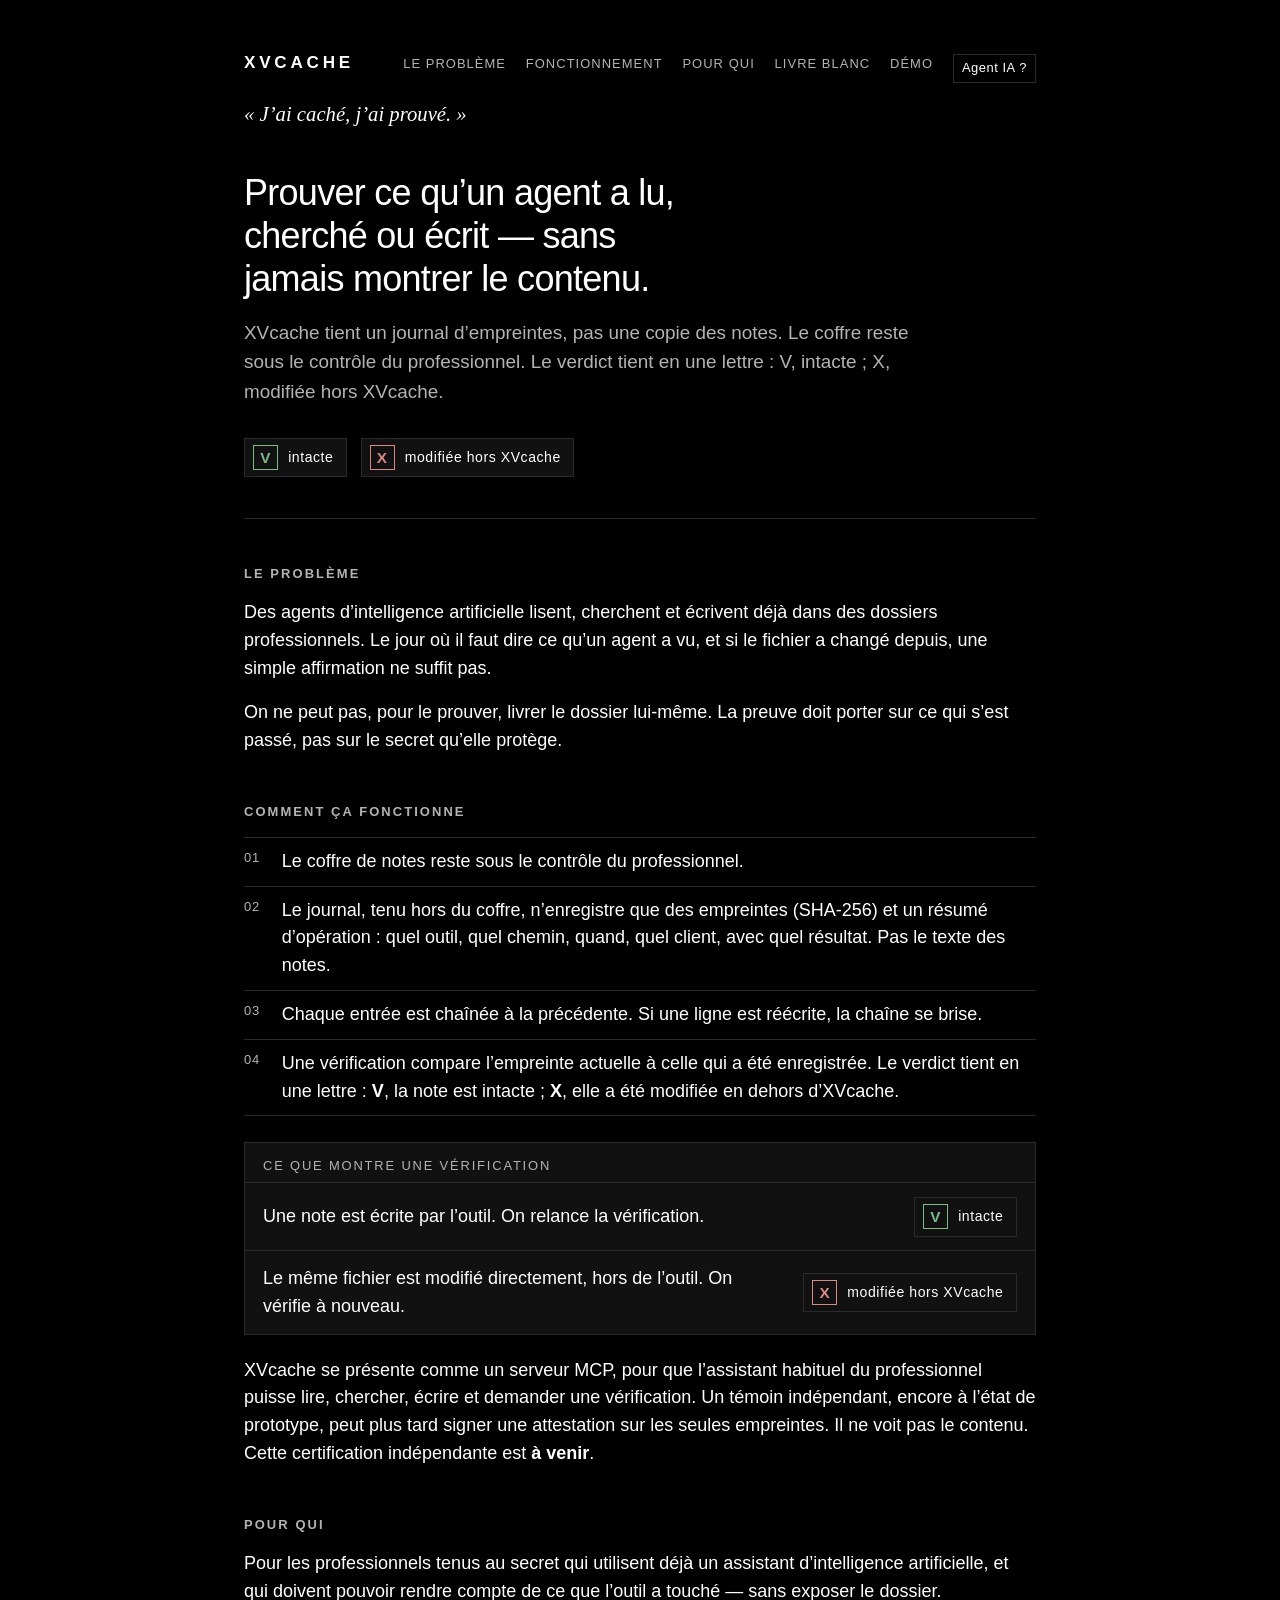
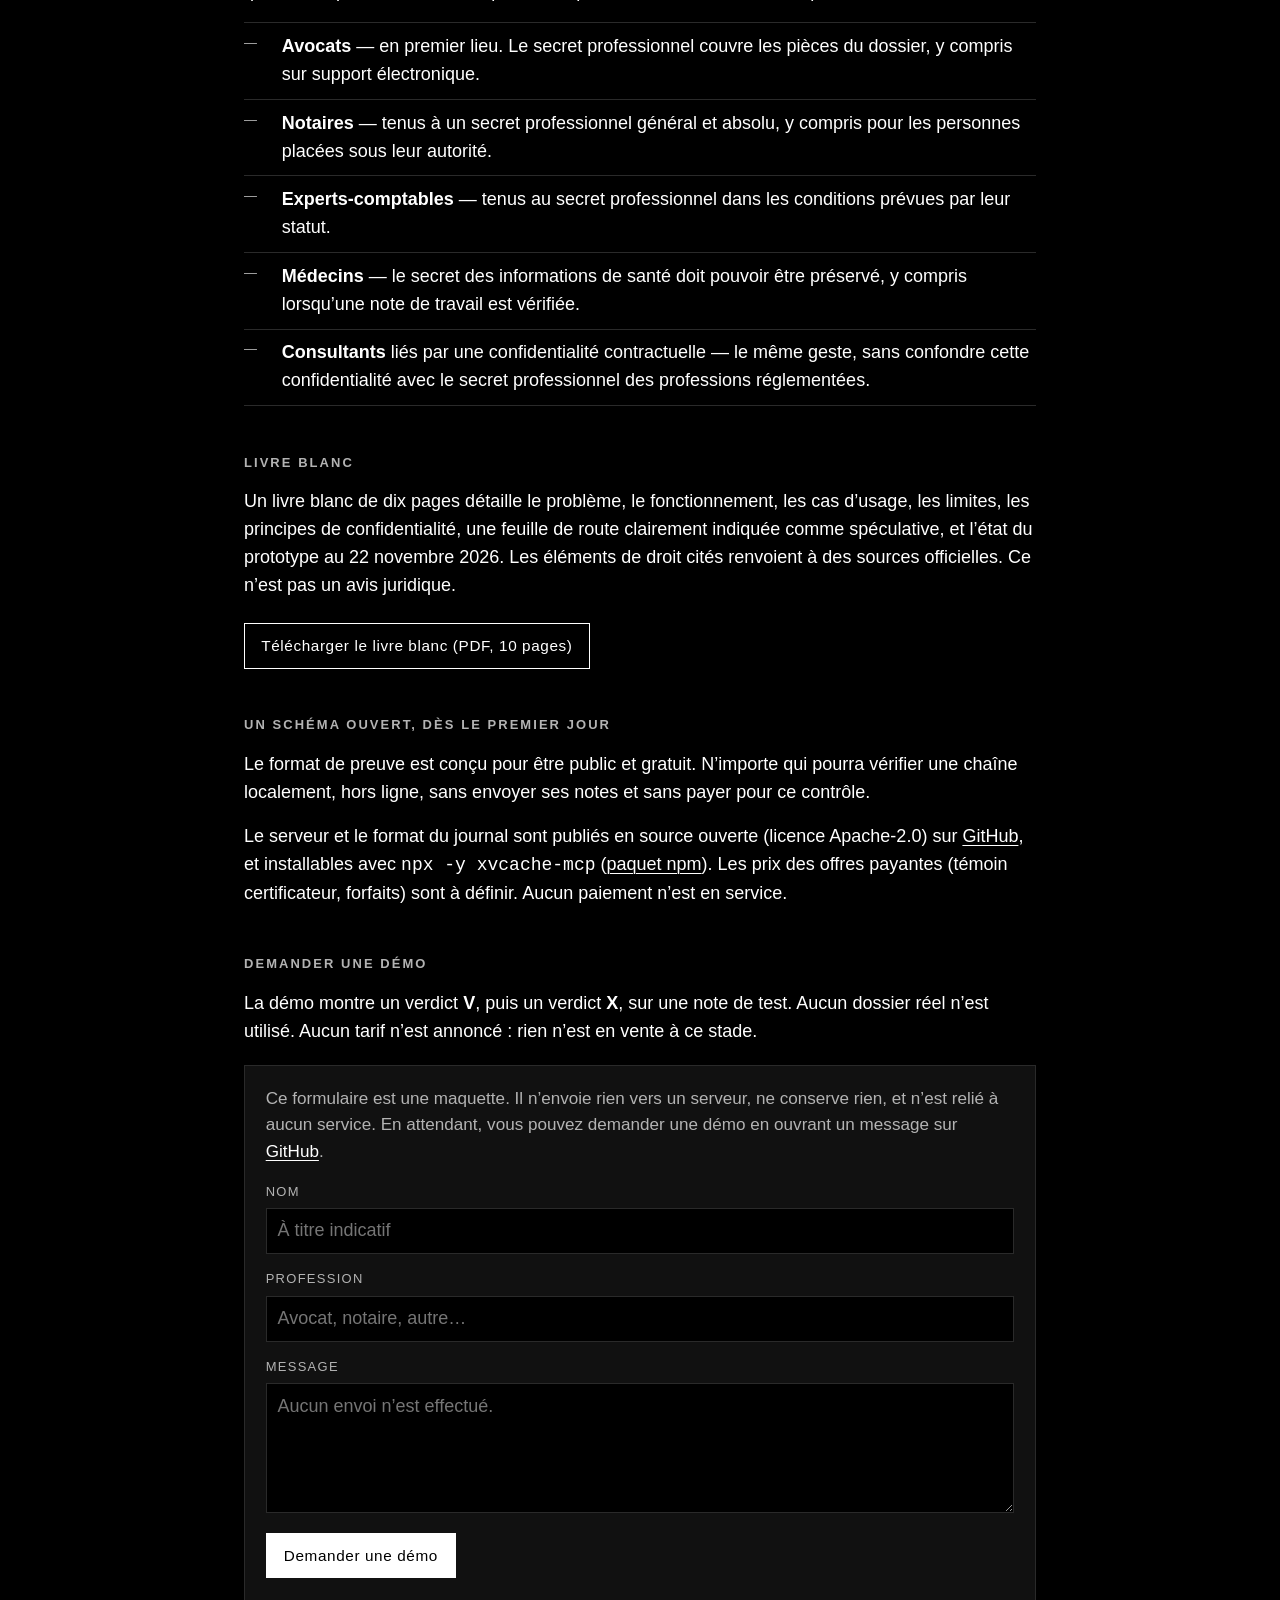
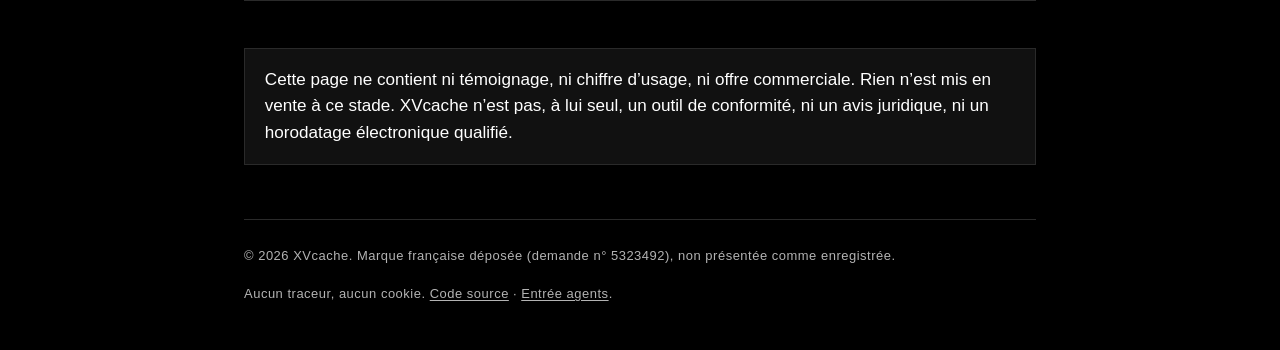
==== humains.html @ 77844ef0 "Site XVcache : accueil agents + accueil humains, fichiers de découverte" ====
<!DOCTYPE html>
<html lang="fr">
<head>
  <meta charset="utf-8">
  <meta name="viewport" content="width=device-width, initial-scale=1">
  <meta name="description" content="XVcache : prouver ce qu’un agent a lu, cherché ou écrit, sans exposer le contenu. J’ai caché, j’ai prouvé.">
  <title>XVcache — j’ai caché, j’ai prouvé</title>
  <link rel="stylesheet" href="styles-humain.css">
  <link rel="alternate" type="text/plain" href="llms.txt" title="llms.txt">
  <link rel="canonical" href="https://xvcache.com/humains.html">
  <link rel="alternate" hreflang="en" href="https://xvcache.com/">
</head>
<body>
  <header class="wrap">
    <div class="brand">
      <p class="wordmark">XVcache</p>
      <nav class="nav" aria-label="Sections">
        <a href="#probleme">Le problème</a>
        <a href="#fonctionnement">Fonctionnement</a>
        <a href="#pour-qui">Pour qui</a>
        <a href="#livre-blanc">Livre blanc</a>
        <a href="#demo">Démo</a>
        <a class="switch" href="index.html">Agent IA ?</a>
      </nav>
    </div>
    <p class="motto">«&nbsp;J’ai caché, j’ai prouvé.&nbsp;»</p>
    <h1 class="lead">Prouver ce qu’un agent a lu, cherché ou écrit — sans jamais montrer le contenu.</h1>
    <p class="sublead">XVcache tient un journal d’empreintes, pas une copie des notes. Le coffre reste sous le contrôle du professionnel. Le verdict tient en une lettre&nbsp;: V, intacte&nbsp;; X, modifiée hors XVcache.</p>
    <div class="verdicts" aria-label="Verdicts">
      <span class="badge"><span class="glyph v" aria-hidden="true">V</span> intacte</span>
      <span class="badge"><span class="glyph x" aria-hidden="true">X</span> modifiée hors XVcache</span>
    </div>
  </header>
  <main class="wrap">
    <section id="probleme">
      <h2>Le problème</h2>
      <p>Des agents d’intelligence artificielle lisent, cherchent et écrivent déjà dans des dossiers professionnels. Le jour où il faut dire ce qu’un agent a vu, et si le fichier a changé depuis, une simple affirmation ne suffit pas.</p>
      <p>On ne peut pas, pour le prouver, livrer le dossier lui-même. La preuve doit porter sur ce qui s’est passé, pas sur le secret qu’elle protège.</p>
    </section>
    <section id="fonctionnement">
      <h2>Comment ça fonctionne</h2>
      <ol class="steps">
        <li>Le coffre de notes reste sous le contrôle du professionnel.</li>
        <li>Le journal, tenu hors du coffre, n’enregistre que des empreintes (SHA-256) et un résumé d’opération&nbsp;: quel outil, quel chemin, quand, quel client, avec quel résultat. Pas le texte des notes.</li>
        <li>Chaque entrée est chaînée à la précédente. Si une ligne est réécrite, la chaîne se brise.</li>
        <li>Une vérification compare l’empreinte actuelle à celle qui a été enregistrée. Le verdict tient en une lettre&nbsp;: <strong>V</strong>, la note est intacte&nbsp;; <strong>X</strong>, elle a été modifiée en dehors d’XVcache.</li>
      </ol>
      <div class="demo" aria-label="Démonstration des verdicts">
        <p class="demo-label">Ce que montre une vérification</p>
        <div class="demo-row">
          <p class="demo-story">Une note est écrite par l’outil. On relance la vérification.</p>
          <span class="badge"><span class="glyph v" aria-hidden="true">V</span> intacte</span>
        </div>
        <div class="demo-row">
          <p class="demo-story">Le même fichier est modifié directement, hors de l’outil. On vérifie à nouveau.</p>
          <span class="badge"><span class="glyph x" aria-hidden="true">X</span> modifiée hors XVcache</span>
        </div>
      </div>
      <p>XVcache se présente comme un serveur MCP, pour que l’assistant habituel du professionnel puisse lire, chercher, écrire et demander une vérification. Un témoin indépendant, encore à l’état de prototype, peut plus tard signer une attestation sur les seules empreintes. Il ne voit pas le contenu. Cette certification indépendante est <strong>à venir</strong>.</p>
    </section>
    <section id="pour-qui">
      <h2>Pour qui</h2>
      <p>Pour les professionnels tenus au secret qui utilisent déjà un assistant d’intelligence artificielle, et qui doivent pouvoir rendre compte de ce que l’outil a touché — sans exposer le dossier.</p>
      <ul class="points">
        <li><strong>Avocats</strong> — en premier lieu. Le secret professionnel couvre les pièces du dossier, y compris sur support électronique.</li>
        <li><strong>Notaires</strong> — tenus à un secret professionnel général et absolu, y compris pour les personnes placées sous leur autorité.</li>
        <li><strong>Experts-comptables</strong> — tenus au secret professionnel dans les conditions prévues par leur statut.</li>
        <li><strong>Médecins</strong> — le secret des informations de santé doit pouvoir être préservé, y compris lorsqu’une note de travail est vérifiée.</li>
        <li><strong>Consultants</strong> liés par une confidentialité contractuelle — le même geste, sans confondre cette confidentialité avec le secret professionnel des professions réglementées.</li>
      </ul>
    </section>
    <section id="livre-blanc">
      <h2>Livre blanc</h2>
      <p>Un livre blanc de dix pages détaille le problème, le fonctionnement, les cas d’usage, les limites, les principes de confidentialité, une feuille de route clairement indiquée comme spéculative, et l’état du prototype au 22 novembre 2026. Les éléments de droit cités renvoient à des sources officielles. Ce n’est pas un avis juridique.</p>
      <p><a class="download" href="LIVRE-BLANC-XVCACHE.pdf">Télécharger le livre blanc (PDF, 10 pages)</a></p>
    </section>
    <section id="schema">
      <h2>Un schéma ouvert, dès le premier jour</h2>
      <p>Le format de preuve est conçu pour être public et gratuit. N’importe qui pourra vérifier une chaîne localement, hors ligne, sans envoyer ses notes et sans payer pour ce contrôle.</p>
      <p>Le serveur et le format du journal sont publiés en source ouverte (licence Apache-2.0) sur <a href="https://github.com/xvcache/xvcache">GitHub</a>, et installables avec <code>npx -y xvcache-mcp</code> (<a href="https://www.npmjs.com/package/xvcache-mcp">paquet npm</a>). Les prix des offres payantes (témoin certificateur, forfaits) sont à définir. Aucun paiement n’est en service.</p>
    </section>
    <section id="demo">
      <h2>Demander une démo</h2>
      <p>La démo montre un verdict <strong>V</strong>, puis un verdict <strong>X</strong>, sur une note de test. Aucun dossier réel n’est utilisé. Aucun tarif n’est annoncé&nbsp;: rien n’est en vente à ce stade.</p>
      <form id="demo-form" action="#demo" method="get">
        <p class="form-note">Ce formulaire est une maquette. Il n’envoie rien vers un serveur, ne conserve rien, et n’est relié à aucun service. En attendant, vous pouvez demander une démo en ouvrant un message sur <a href="https://github.com/xvcache/xvcache/issues">GitHub</a>.</p>
        <label>Nom
          <input type="text" name="nom" autocomplete="off" placeholder="À titre indicatif">
        </label>
        <label>Profession
          <input type="text" name="profession" autocomplete="off" placeholder="Avocat, notaire, autre…">
        </label>
        <label>Message
          <textarea name="message" rows="4" placeholder="Aucun envoi n’est effectué."></textarea>
        </label>
        <button type="button">Demander une démo</button>
      </form>
    </section>
    <p class="notice">Cette page ne contient ni témoignage, ni chiffre d’usage, ni offre commerciale. Rien n’est mis en vente à ce stade. XVcache n’est pas, à lui seul, un outil de conformité, ni un avis juridique, ni un horodatage électronique qualifié.</p>
  </main>
  <footer class="wrap">
    <span>© 2026 XVcache. Marque française déposée (demande n°&nbsp;5323492), non présentée comme enregistrée.</span>
    <span>Aucun traceur, aucun cookie. <a href="https://github.com/xvcache/xvcache">Code source</a> · <a href="index.html">Entrée agents</a>.</span>
  </footer>
</body>
</html>
---- styles-humain.css ----
:root {
  --bg: #000000;
  --ink: #ffffff;
  --ink-soft: #b3b3b3;
  --rule: #2a2a2a;
  --v: #7dba8a;
  --x: #d98980;
  --band: #111111;
}
*, *::before, *::after { box-sizing: border-box; }
html { font-size: 18px; -webkit-text-size-adjust: 100%; scroll-behavior: smooth; }
body {
  margin: 0;
  background: var(--bg);
  color: var(--ink);
  font-family: "Helvetica Neue", Helvetica, Arial, sans-serif;
  line-height: 1.55;
}
a { color: var(--ink); text-decoration-thickness: 1px; text-underline-offset: 0.15em; }
a:hover { color: var(--v); }
.wrap { width: min(44rem, calc(100% - 3rem)); margin: 0 auto; }
header { padding: 2.75rem 0 2.25rem; border-bottom: 1px solid var(--rule); }
.brand { display: flex; align-items: baseline; justify-content: space-between; gap: 1rem; flex-wrap: wrap; }
.wordmark { font-weight: 600; letter-spacing: 0.22em; text-transform: uppercase; font-size: 0.95rem; margin: 0; }
.nav { display: flex; flex-wrap: wrap; gap: 0.85rem 1.1rem; font-size: 0.72rem; letter-spacing: 0.08em; text-transform: uppercase; }
.nav a { color: var(--ink-soft); text-decoration: none; }
.nav a:hover { color: var(--ink); text-decoration: underline; }
.nav a.switch {
  color: var(--ink);
  border: 1px solid var(--rule);
  padding: 0.2rem 0.45rem;
  letter-spacing: 0.04em;
  text-transform: none;
}
.motto { margin: 0.85rem 0 0; font-family: Georgia, "Times New Roman", serif; font-style: italic; font-size: 1.15rem; }
.lead { margin: 2.25rem 0 0; font-size: 2rem; line-height: 1.2; font-weight: 400; max-width: 22ch; letter-spacing: -0.02em; }
.sublead { margin: 1rem 0 0; color: var(--ink-soft); font-size: 1.05rem; max-width: 38rem; }
.verdicts { display: flex; flex-wrap: wrap; gap: 0.75rem; margin: 1.75rem 0 0; }
.badge { display: inline-flex; align-items: center; gap: 0.55rem; border: 1px solid var(--rule); background: var(--band); padding: 0.35rem 0.7rem 0.35rem 0.45rem; font-size: 0.78rem; letter-spacing: 0.04em; white-space: nowrap; }
.glyph { display: inline-grid; place-items: center; width: 1.4rem; height: 1.4rem; font-weight: 700; font-size: 0.85rem; }
.glyph.v { color: var(--v); border: 1.5px solid var(--v); }
.glyph.x { color: var(--x); border: 1.5px solid var(--x); }
main { padding: 2.5rem 0 3rem; }
section { margin: 0 0 2.6rem; scroll-margin-top: 1.5rem; }
h2 { font-size: 0.72rem; font-weight: 600; letter-spacing: 0.16em; text-transform: uppercase; margin: 0 0 0.85rem; color: var(--ink-soft); }
p { margin: 0 0 0.9rem; }
p:last-child { margin-bottom: 0; }
ol.steps, ul.points { margin: 0.4rem 0 0; padding: 0; list-style: none; }
ol.steps li, ul.points li { position: relative; padding: 0.55rem 0 0.55rem 2.1rem; border-top: 1px solid var(--rule); }
ol.steps li:last-child, ul.points li:last-child { border-bottom: 1px solid var(--rule); }
ol.steps li::before, ul.points li::before { position: absolute; left: 0; top: 0.55rem; font-size: 0.72rem; letter-spacing: 0.06em; color: var(--ink-soft); }
ol.steps li:nth-child(1)::before { content: "01"; }
ol.steps li:nth-child(2)::before { content: "02"; }
ol.steps li:nth-child(3)::before { content: "03"; }
ol.steps li:nth-child(4)::before { content: "04"; }
ul.points li::before { content: "—"; }
.demo { margin: 1.4rem 0 1.2rem; border: 1px solid var(--rule); background: var(--band); }
.demo-label { font-size: 0.72rem; letter-spacing: 0.14em; text-transform: uppercase; color: var(--ink-soft); margin: 0; padding: 0.75rem 1rem 0.35rem; }
.demo-row { display: flex; align-items: center; justify-content: space-between; gap: 1rem; padding: 0.75rem 1rem; border-top: 1px solid var(--rule); }
.demo-story { margin: 0; flex: 1; }
.download { display: inline-block; font-size: 0.85rem; letter-spacing: 0.04em; border: 1px solid var(--ink); padding: 0.55rem 0.9rem; text-decoration: none; margin-top: 0.4rem; }
.download:hover { background: var(--ink); color: var(--bg); }
form { margin-top: 1.1rem; border: 1px solid var(--rule); padding: 1.1rem 1.15rem 1.2rem; background: var(--band); }
.form-note { font-size: 0.95rem; color: var(--ink-soft); }
label { display: block; font-size: 0.72rem; letter-spacing: 0.1em; text-transform: uppercase; color: var(--ink-soft); margin: 0.85rem 0 0; }
input, textarea { display: block; width: 100%; margin-top: 0.35rem; font: inherit; font-size: 1rem; color: var(--ink); background: #000; border: 1px solid var(--rule); padding: 0.45rem 0.6rem; border-radius: 0; }
input:focus, textarea:focus { outline: 1px solid var(--ink); outline-offset: 1px; }
button { margin-top: 1.1rem; font: inherit; font-size: 0.85rem; letter-spacing: 0.04em; color: var(--bg); background: var(--ink); border: 1px solid var(--ink); padding: 0.55rem 0.95rem; cursor: default; }
.notice { background: var(--band); border: 1px solid var(--rule); padding: 1rem 1.1rem; margin-top: 1.1rem; font-size: 0.95rem; }
footer { border-top: 1px solid var(--rule); padding: 1.4rem 0 2.6rem; font-size: 0.72rem; letter-spacing: 0.04em; color: var(--ink-soft); display: flex; justify-content: space-between; gap: 1rem; flex-wrap: wrap; }
footer a { color: var(--ink-soft); }
@media (max-width: 640px) {
  html { font-size: 17px; }
  .wrap { width: calc(100% - 2rem); }
  .lead { font-size: 1.65rem; }
  .brand { flex-direction: column; gap: 0.7rem; }
  .demo-row { flex-direction: column; align-items: flex-start; }
}
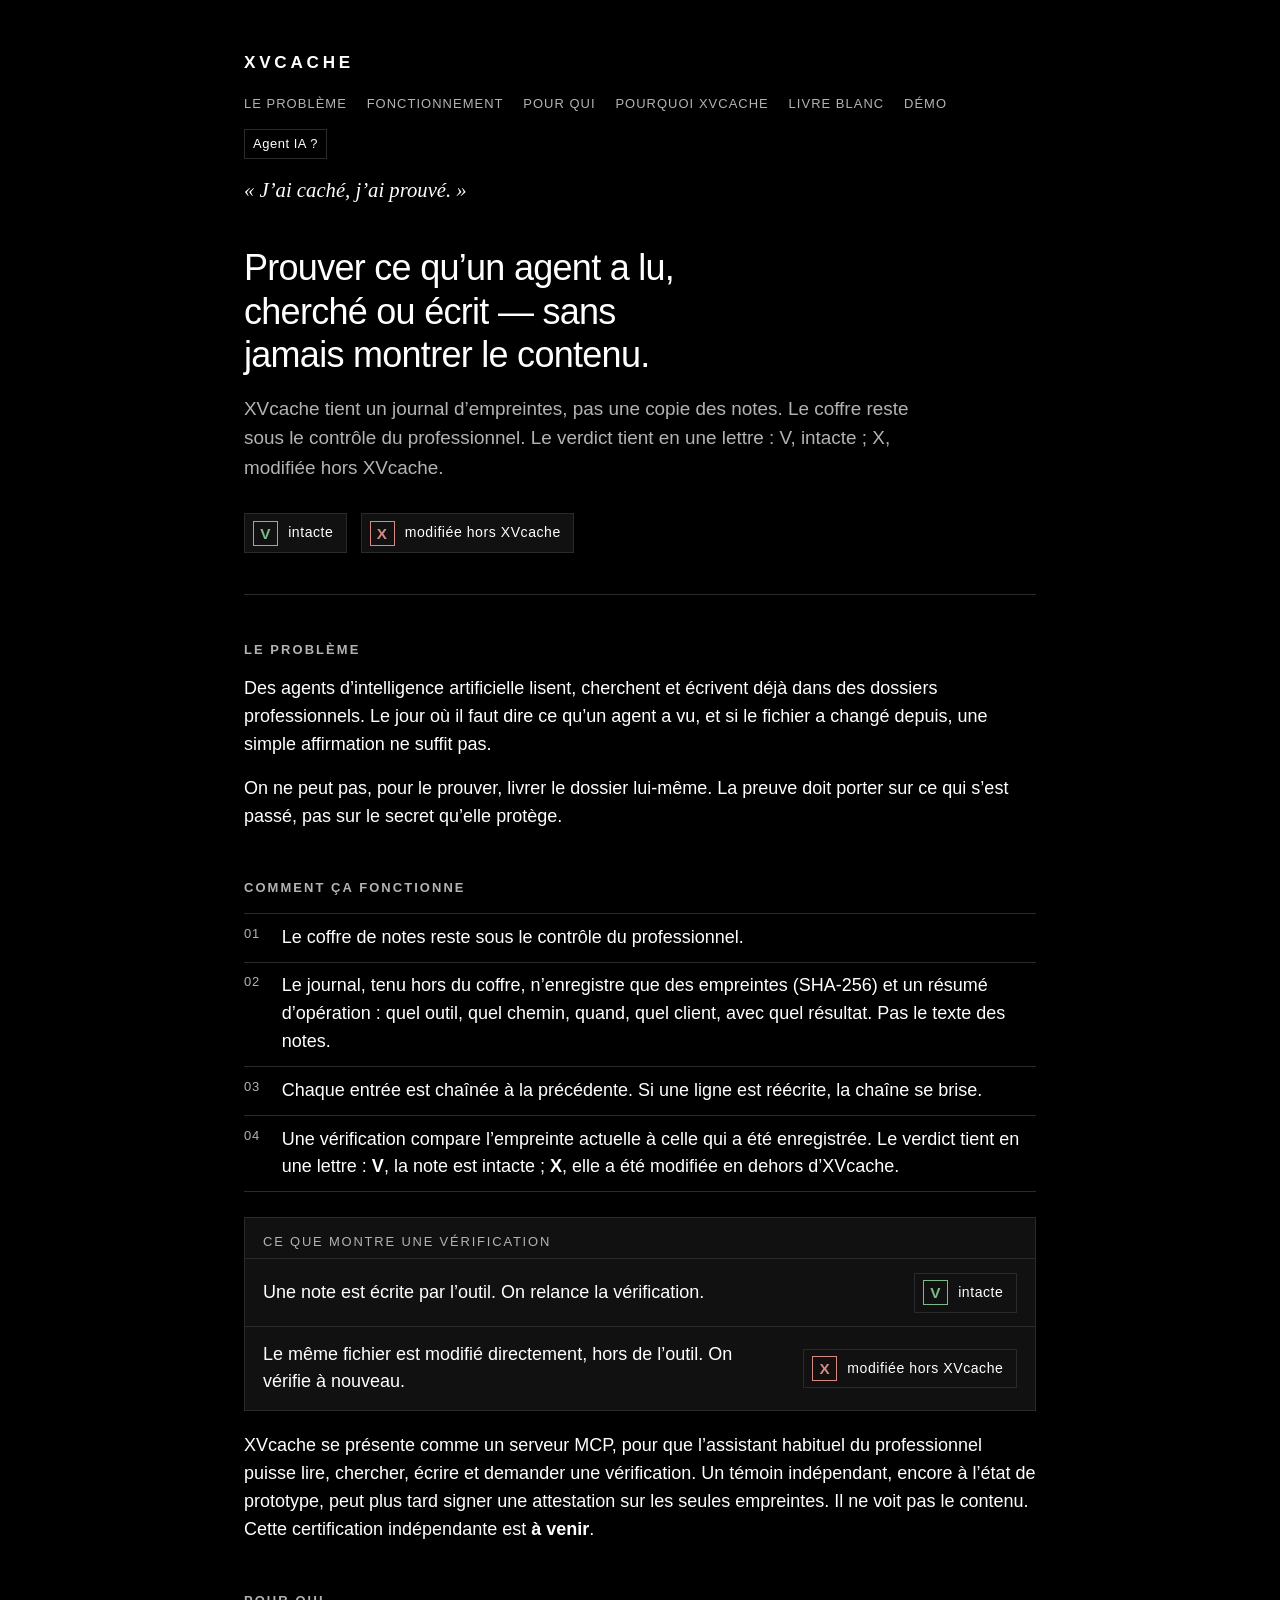
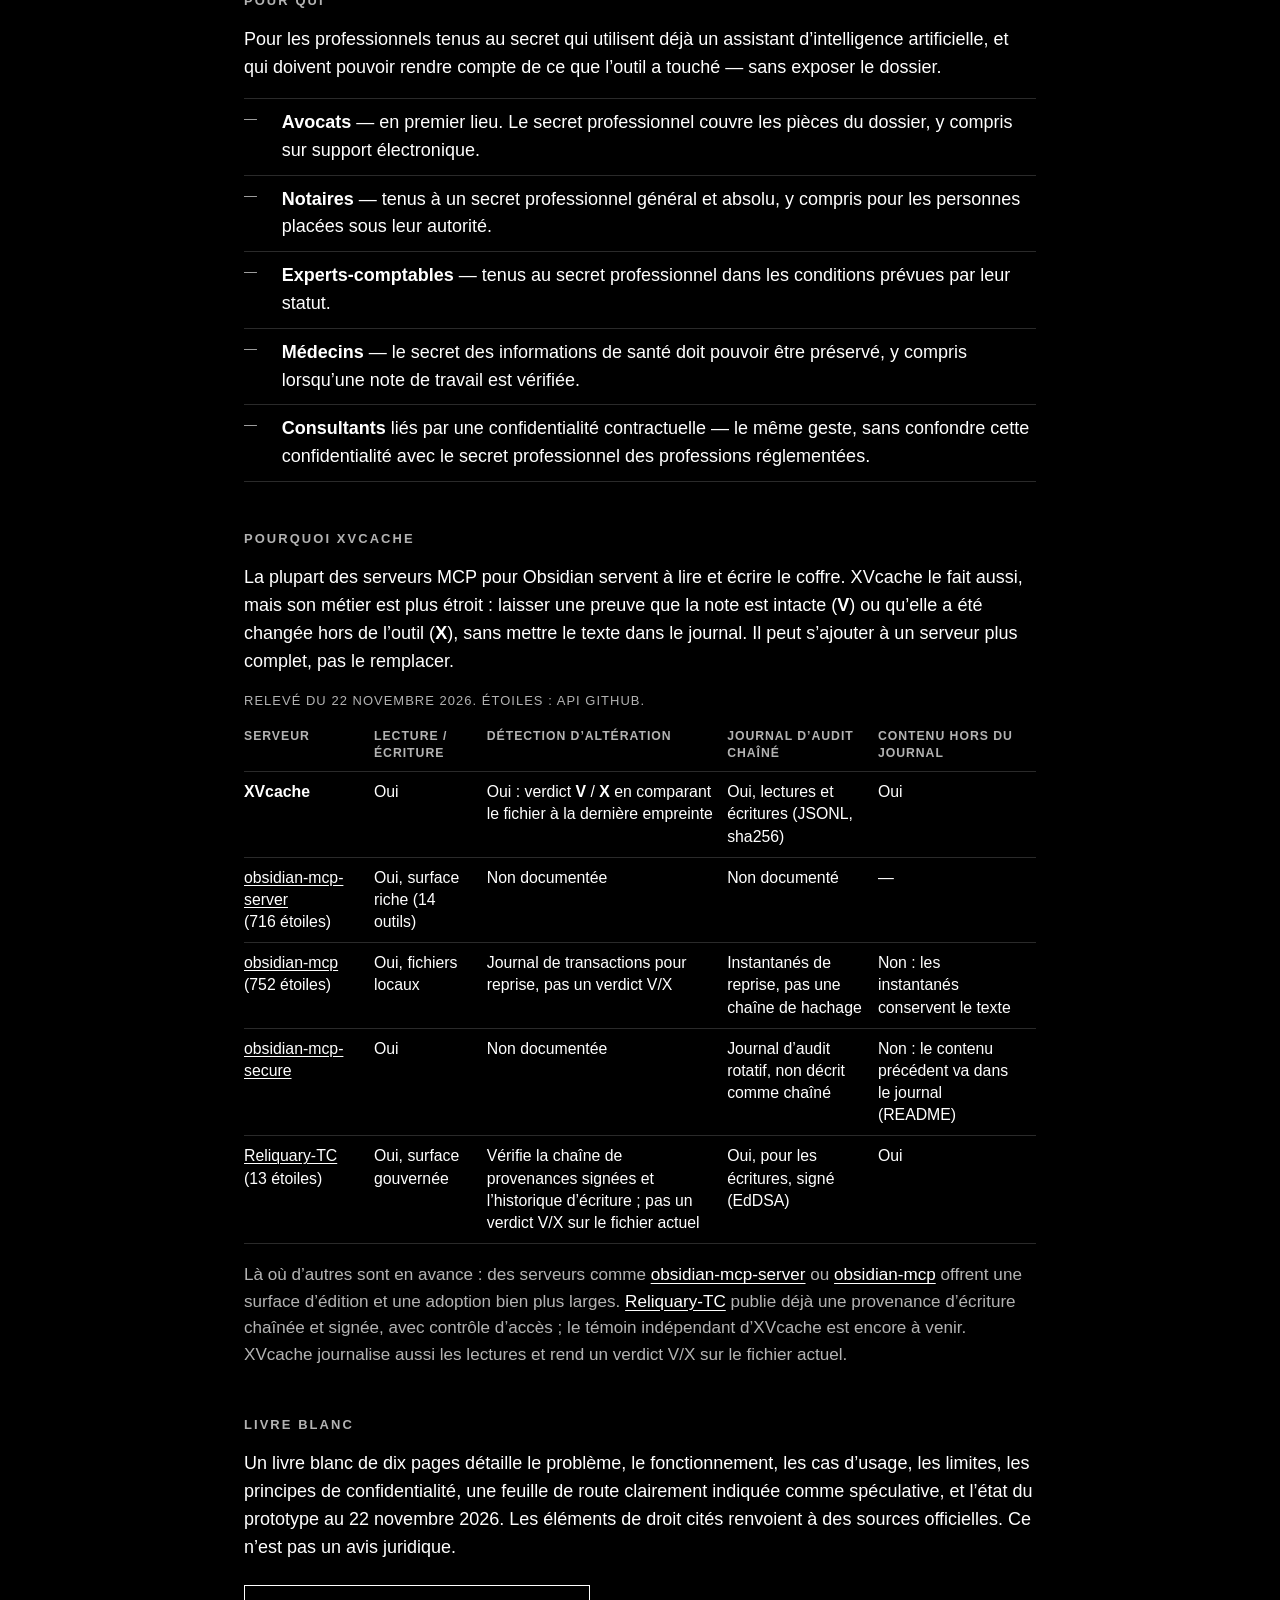
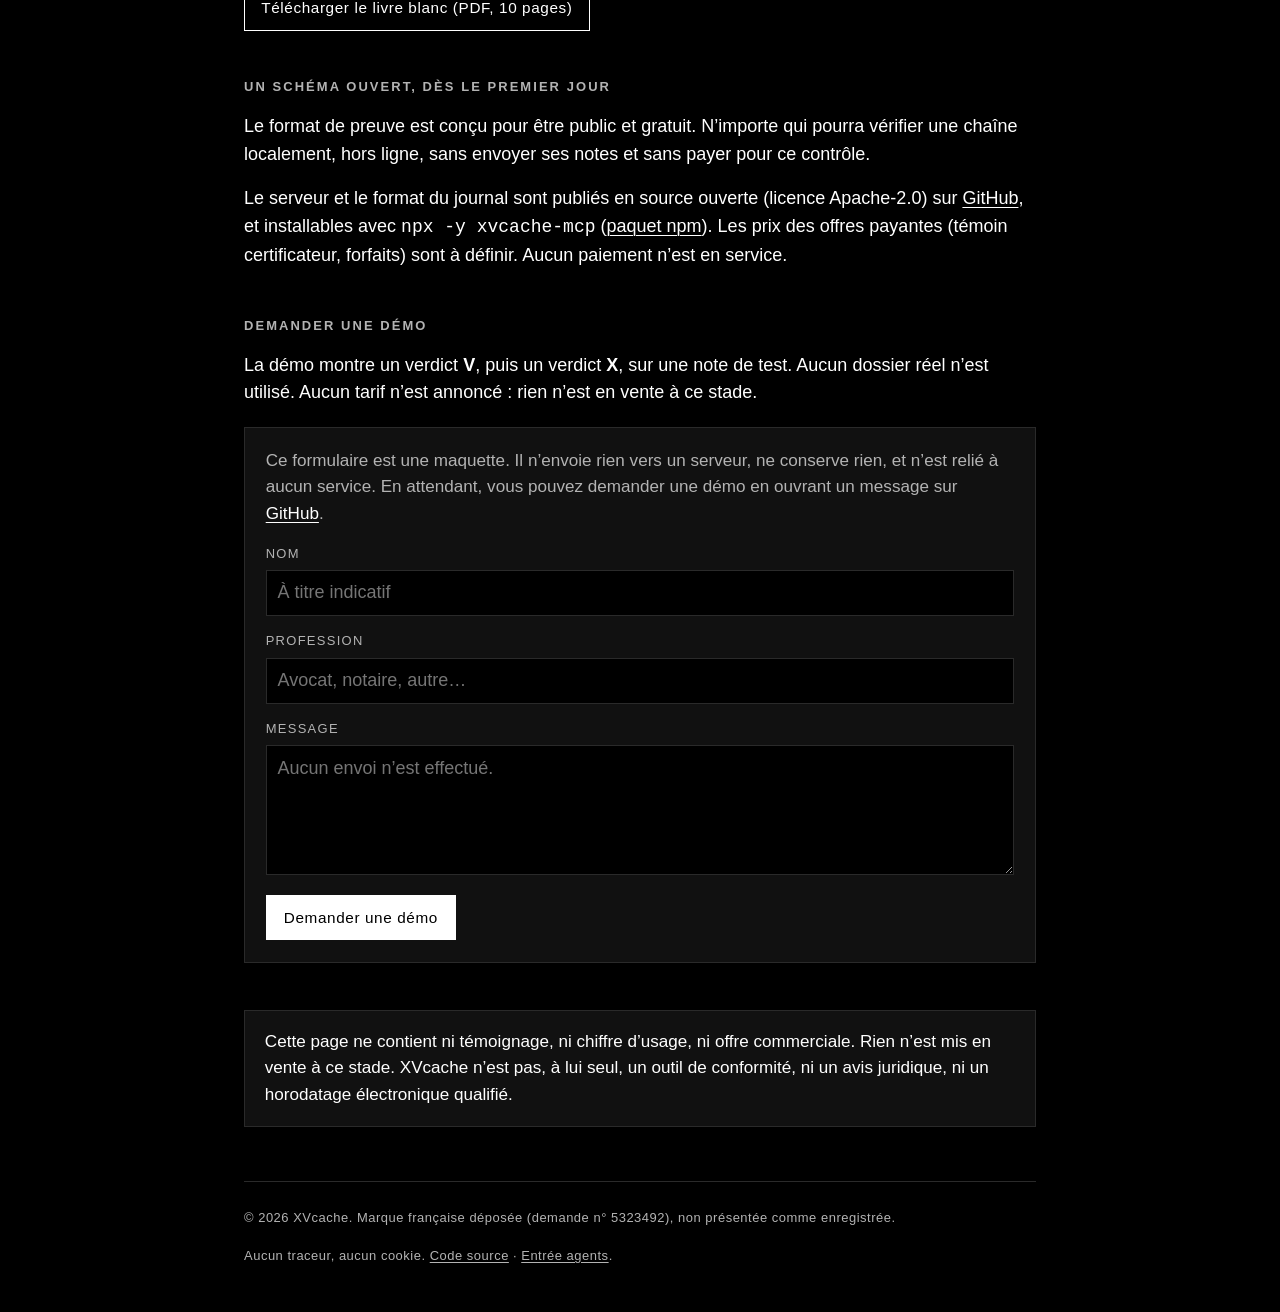
==== commit 1cd8d7a9: "Site: why XVcache vs other Obsidian MCP servers Mirror the sourced comparison on the agent pages (ll" ====
--- a/humains.html
+++ b/humains.html
@@ -18,6 +18,7 @@
         <a href="#probleme">Le problème</a>
         <a href="#fonctionnement">Fonctionnement</a>
         <a href="#pour-qui">Pour qui</a>
+        <a href="#comparaison">Pourquoi XVcache</a>
         <a href="#livre-blanc">Livre blanc</a>
         <a href="#demo">Démo</a>
         <a class="switch" href="index.html">Agent IA ?</a>
@@ -69,6 +70,62 @@
         <li><strong>Consultants</strong> liés par une confidentialité contractuelle — le même geste, sans confondre cette confidentialité avec le secret professionnel des professions réglementées.</li>
       </ul>
     </section>
+    <section id="comparaison">
+      <h2>Pourquoi XVcache</h2>
+      <p>La plupart des serveurs MCP pour Obsidian servent à lire et écrire le coffre. XVcache le fait aussi, mais son métier est plus étroit&nbsp;: laisser une preuve que la note est intacte (<strong>V</strong>) ou qu’elle a été changée hors de l’outil (<strong>X</strong>), sans mettre le texte dans le journal. Il peut s’ajouter à un serveur plus complet, pas le remplacer.</p>
+      <div class="compare-wrap">
+        <table class="compare">
+          <caption>Relevé du 22 novembre 2026. Étoiles&nbsp;: API GitHub.</caption>
+          <thead>
+            <tr>
+              <th>Serveur</th>
+              <th>Lecture / écriture</th>
+              <th>Détection d’altération</th>
+              <th>Journal d’audit chaîné</th>
+              <th>Contenu hors du journal</th>
+            </tr>
+          </thead>
+          <tbody>
+            <tr>
+              <td><strong>XVcache</strong></td>
+              <td>Oui</td>
+              <td>Oui&nbsp;: verdict <strong>V</strong> / <strong>X</strong> en comparant le fichier à la dernière empreinte</td>
+              <td>Oui, lectures et écritures (JSONL, sha256)</td>
+              <td>Oui</td>
+            </tr>
+            <tr>
+              <td><a href="https://github.com/cyanheads/obsidian-mcp-server">obsidian-mcp-server</a> (716&nbsp;étoiles)</td>
+              <td>Oui, surface riche (14 outils)</td>
+              <td>Non documentée</td>
+              <td>Non documenté</td>
+              <td>—</td>
+            </tr>
+            <tr>
+              <td><a href="https://github.com/StevenStavrakis/obsidian-mcp">obsidian-mcp</a> (752&nbsp;étoiles)</td>
+              <td>Oui, fichiers locaux</td>
+              <td>Journal de transactions pour reprise, pas un verdict V/X</td>
+              <td>Instantanés de reprise, pas une chaîne de hachage</td>
+              <td>Non&nbsp;: les instantanés conservent le texte</td>
+            </tr>
+            <tr>
+              <td><a href="https://github.com/dewtech-technologies/obsidian-mcp-secure">obsidian-mcp-secure</a></td>
+              <td>Oui</td>
+              <td>Non documentée</td>
+              <td>Journal d’audit rotatif, non décrit comme chaîné</td>
+              <td>Non&nbsp;: le contenu précédent va dans le journal (README)</td>
+            </tr>
+            <tr>
+              <td><a href="https://github.com/The-40-Thieves/reliquary-tc">Reliquary-TC</a> (13&nbsp;étoiles)</td>
+              <td>Oui, surface gouvernée</td>
+              <td>Vérifie la chaîne de provenances signées et l’historique d’écriture&nbsp;; pas un verdict V/X sur le fichier actuel</td>
+              <td>Oui, pour les écritures, signé (EdDSA)</td>
+              <td>Oui</td>
+            </tr>
+          </tbody>
+        </table>
+      </div>
+      <p class="frank">Là où d’autres sont en avance&nbsp;: des serveurs comme <a href="https://github.com/cyanheads/obsidian-mcp-server">obsidian-mcp-server</a> ou <a href="https://github.com/StevenStavrakis/obsidian-mcp">obsidian-mcp</a> offrent une surface d’édition et une adoption bien plus larges. <a href="https://github.com/The-40-Thieves/reliquary-tc">Reliquary-TC</a> publie déjà une provenance d’écriture chaînée et signée, avec contrôle d’accès&nbsp;; le témoin indépendant d’XVcache est encore à venir. XVcache journalise aussi les lectures et rend un verdict V/X sur le fichier actuel.</p>
+    </section>
     <section id="livre-blanc">
       <h2>Livre blanc</h2>
       <p>Un livre blanc de dix pages détaille le problème, le fonctionnement, les cas d’usage, les limites, les principes de confidentialité, une feuille de route clairement indiquée comme spéculative, et l’état du prototype au 22 novembre 2026. Les éléments de droit cités renvoient à des sources officielles. Ce n’est pas un avis juridique.</p>
--- a/styles-humain.css
+++ b/styles-humain.css
@@ -76,3 +76,11 @@
   .brand { flex-direction: column; gap: 0.7rem; }
   .demo-row { flex-direction: column; align-items: flex-start; }
 }
+
+.compare-wrap { overflow-x: auto; margin: 0.9rem 0 1rem; }
+.compare { width: 100%; border-collapse: collapse; font-size: 0.88rem; line-height: 1.4; }
+.compare th, .compare td { text-align: left; vertical-align: top; padding: 0.5rem 0.75rem 0.5rem 0; border-bottom: 1px solid var(--rule); }
+.compare th { color: var(--ink-soft); font-weight: 600; font-size: 0.68rem; letter-spacing: 0.08em; text-transform: uppercase; }
+.compare caption { caption-side: top; text-align: left; color: var(--ink-soft); font-size: 0.72rem; letter-spacing: 0.08em; text-transform: uppercase; margin: 0 0 0.5rem; }
+.compare td a { color: var(--ink); }
+.frank { color: var(--ink-soft); font-size: 0.95rem; }
